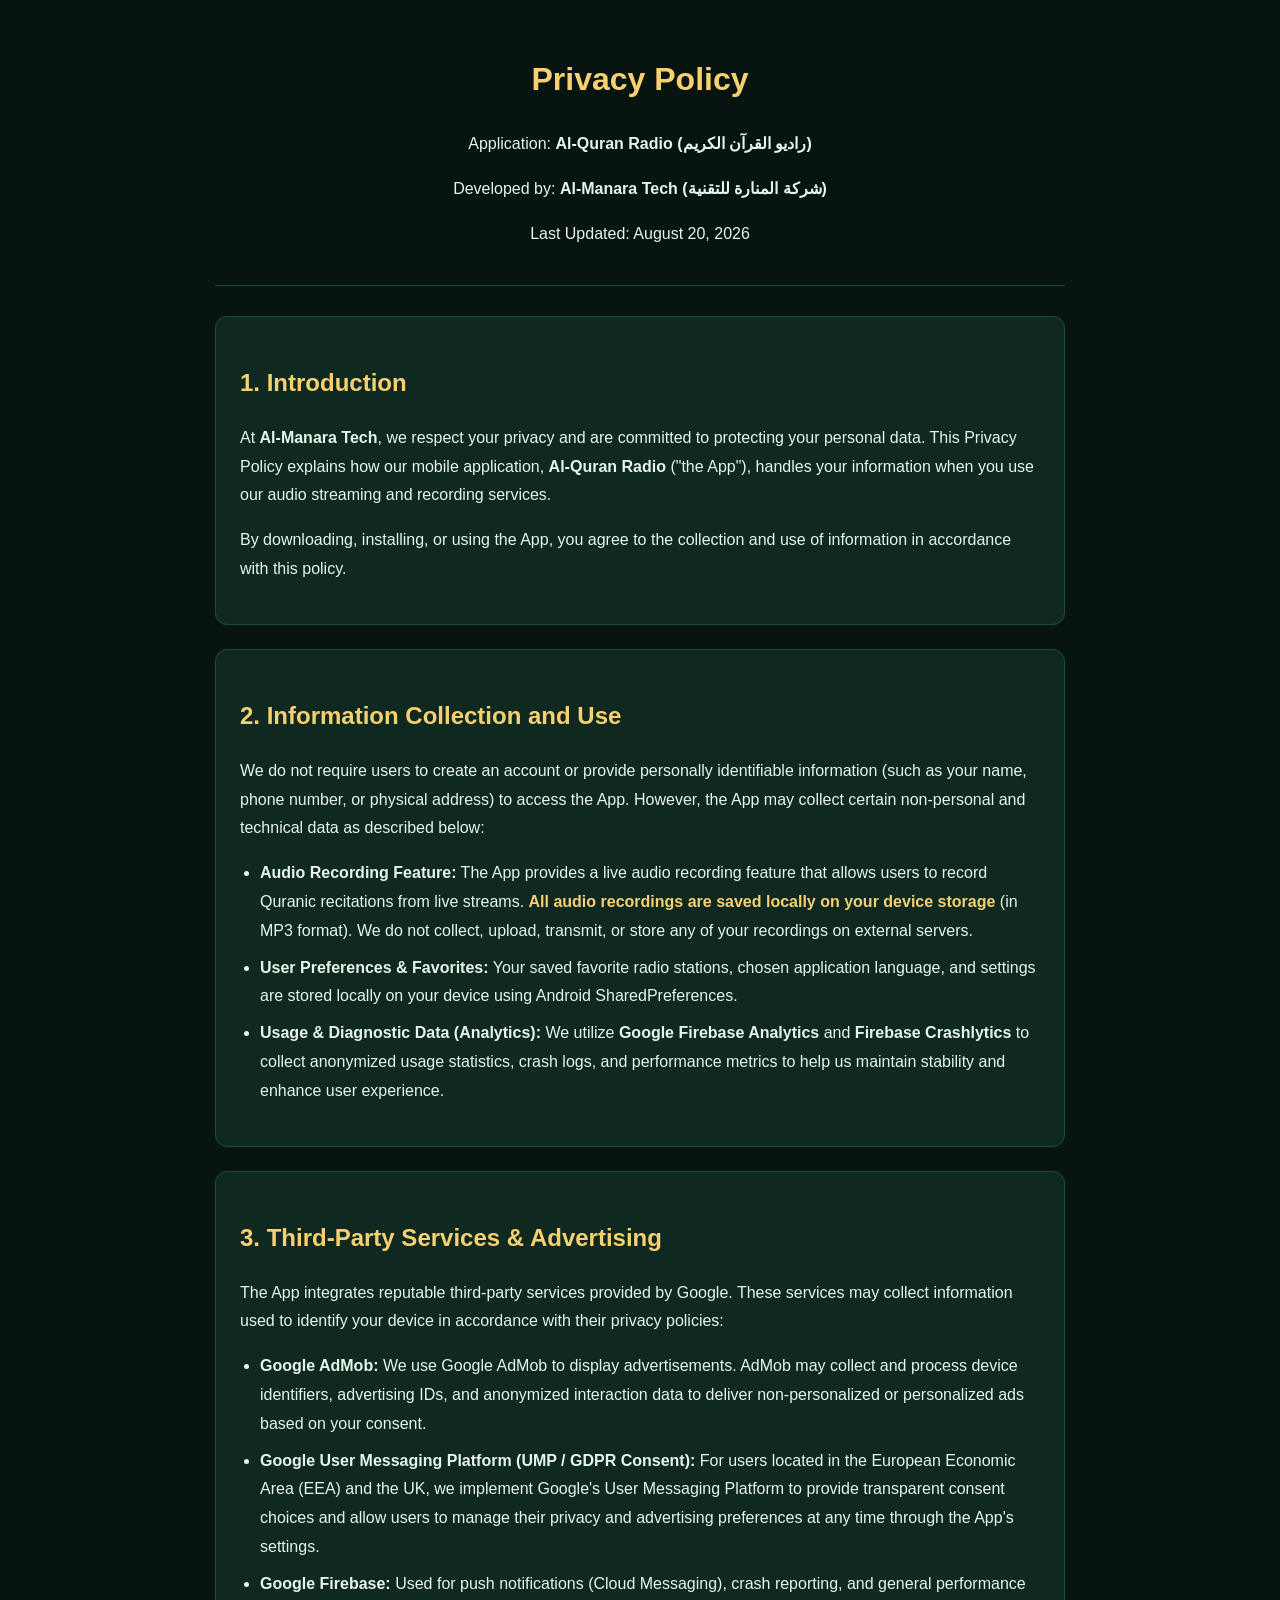
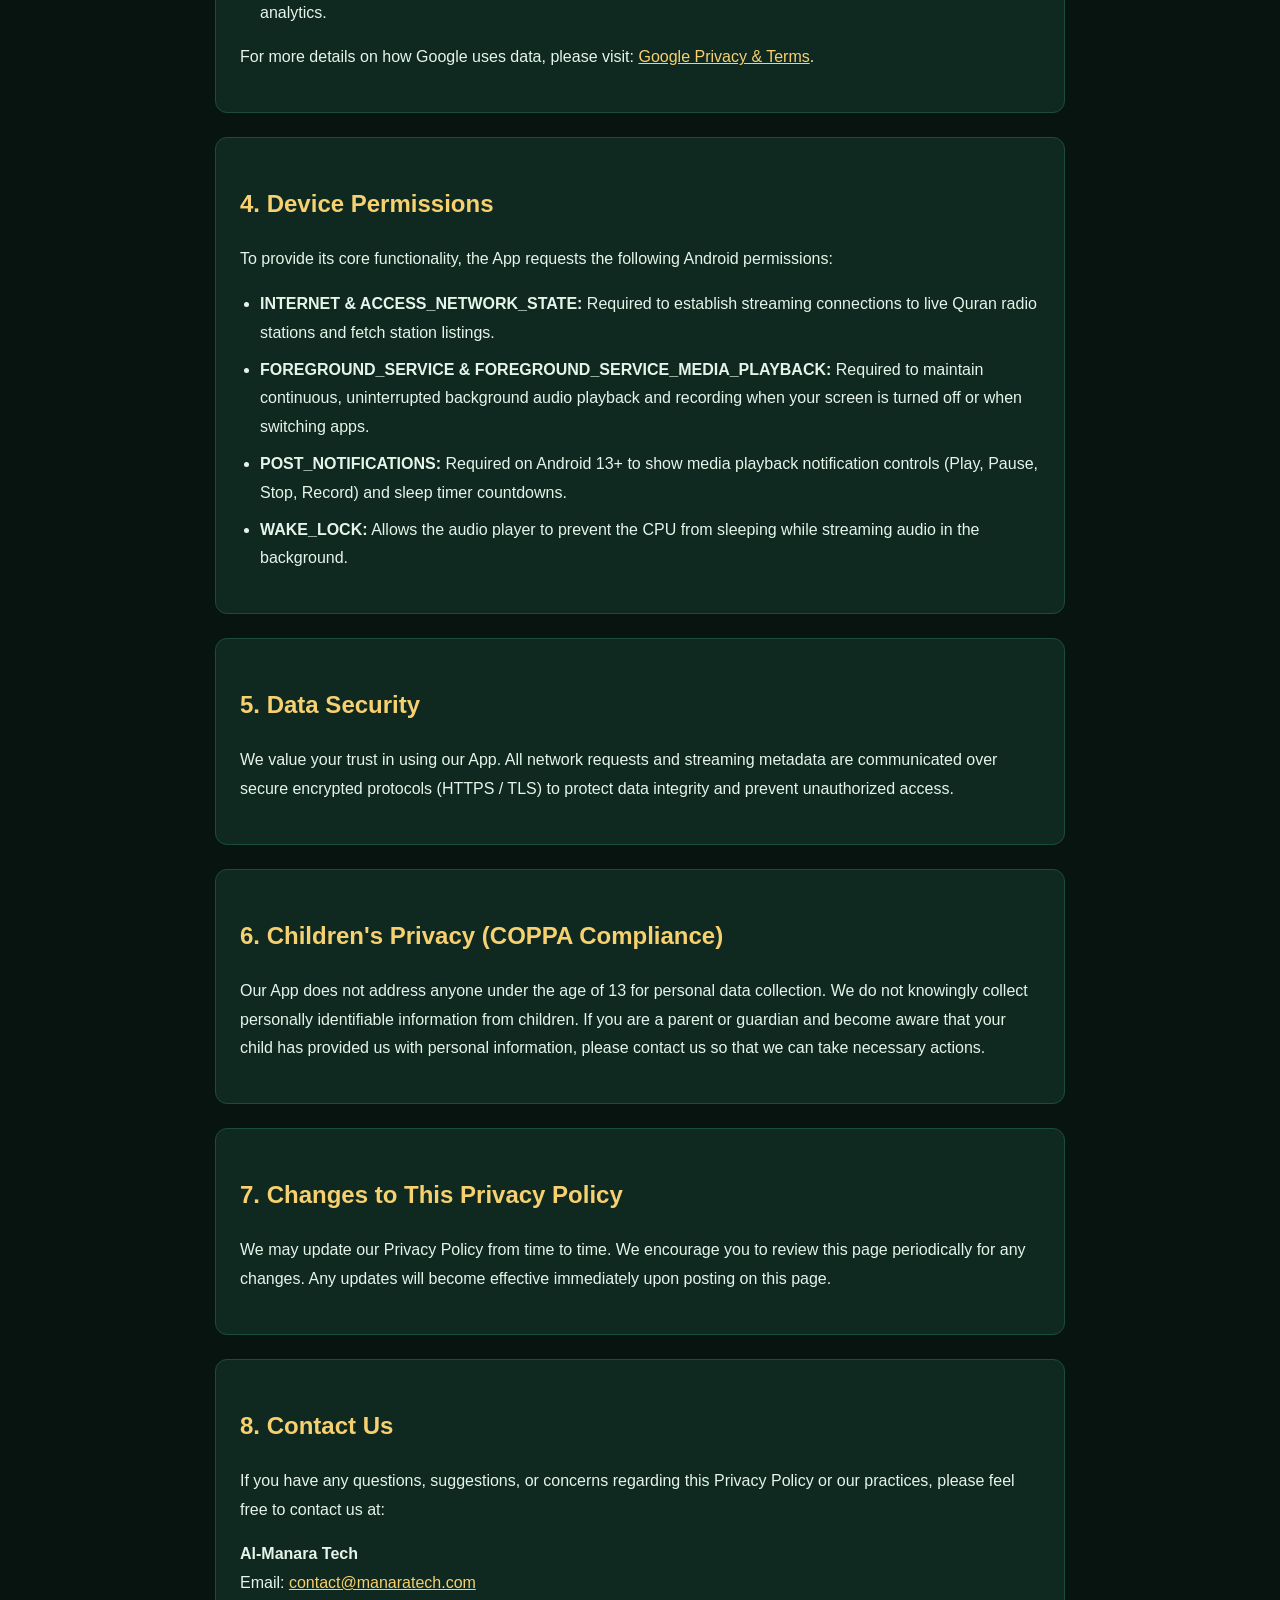
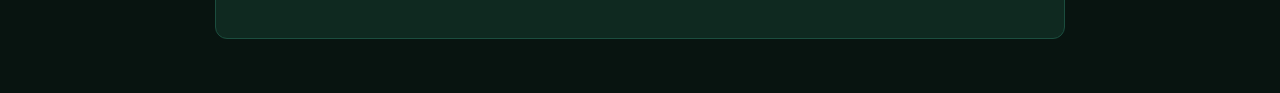
==== PRIVACY_POLICY_EN.html @ 0d1d3975 "Add files via upload" ====
<!DOCTYPE html>
<html lang="en" dir="ltr">
<head>
    <meta charset="UTF-8">
    <meta name="viewport" content="width=device-width, initial-scale=1.0">
    <title>Privacy Policy - Al-Quran Radio</title>
    <style>
        body {
            font-family: -apple-system, BlinkMacSystemFont, "Segoe UI", Roboto, "Helvetica Neue", Arial, sans-serif;
            background-color: #081410;
            color: #E6F4EA;
            line-height: 1.8;
            padding: 30px 20px;
            max-width: 850px;
            margin: auto;
        }
        h1, h2, h3 {
            color: #F7D070;
        }
        .header {
            text-align: center;
            border-bottom: 1px solid #1B4D3E;
            padding-bottom: 20px;
            margin-bottom: 30px;
        }
        .card {
            background-color: #0F2920;
            border-radius: 12px;
            padding: 24px;
            margin-bottom: 24px;
            border: 1px solid #1B4D3E;
        }
        a {
            color: #F7D070;
            text-decoration: underline;
        }
        ul {
            padding-left: 20px;
        }
        li {
            margin-bottom: 8px;
        }
        .highlight {
            color: #F7D070;
            font-weight: bold;
        }
    </style>
</head>
<body>
    <div class="header">
        <h1>Privacy Policy</h1>
        <p>Application: <strong>Al-Quran Radio (راديو القرآن الكريم)</strong></p>
        <p>Developed by: <strong>Al-Manara Tech (شركة المنارة للتقنية)</strong></p>
        <p>Last Updated: August 20, 2026</p>
    </div>

    <div class="card">
        <h2>1. Introduction</h2>
        <p>At <strong>Al-Manara Tech</strong>, we respect your privacy and are committed to protecting your personal data. This Privacy Policy explains how our mobile application, <strong>Al-Quran Radio</strong> ("the App"), handles your information when you use our audio streaming and recording services.</p>
        <p>By downloading, installing, or using the App, you agree to the collection and use of information in accordance with this policy.</p>
    </div>

    <div class="card">
        <h2>2. Information Collection and Use</h2>
        <p>We do not require users to create an account or provide personally identifiable information (such as your name, phone number, or physical address) to access the App. However, the App may collect certain non-personal and technical data as described below:</p>
        <ul>
            <li><strong>Audio Recording Feature:</strong> The App provides a live audio recording feature that allows users to record Quranic recitations from live streams. <span class="highlight">All audio recordings are saved locally on your device storage</span> (in MP3 format). We do not collect, upload, transmit, or store any of your recordings on external servers.</li>
            <li><strong>User Preferences & Favorites:</strong> Your saved favorite radio stations, chosen application language, and settings are stored locally on your device using Android SharedPreferences.</li>
            <li><strong>Usage & Diagnostic Data (Analytics):</strong> We utilize <strong>Google Firebase Analytics</strong> and <strong>Firebase Crashlytics</strong> to collect anonymized usage statistics, crash logs, and performance metrics to help us maintain stability and enhance user experience.</li>
        </ul>
    </div>

    <div class="card">
        <h2>3. Third-Party Services & Advertising</h2>
        <p>The App integrates reputable third-party services provided by Google. These services may collect information used to identify your device in accordance with their privacy policies:</p>
        <ul>
            <li><strong>Google AdMob:</strong> We use Google AdMob to display advertisements. AdMob may collect and process device identifiers, advertising IDs, and anonymized interaction data to deliver non-personalized or personalized ads based on your consent.</li>
            <li><strong>Google User Messaging Platform (UMP / GDPR Consent):</strong> For users located in the European Economic Area (EEA) and the UK, we implement Google's User Messaging Platform to provide transparent consent choices and allow users to manage their privacy and advertising preferences at any time through the App's settings.</li>
            <li><strong>Google Firebase:</strong> Used for push notifications (Cloud Messaging), crash reporting, and general performance analytics.</li>
        </ul>
        <p>For more details on how Google uses data, please visit: <a href="https://policies.google.com/technologies/ads" target="_blank" rel="noopener noreferrer">Google Privacy & Terms</a>.</p>
    </div>

    <div class="card">
        <h2>4. Device Permissions</h2>
        <p>To provide its core functionality, the App requests the following Android permissions:</p>
        <ul>
            <li><strong>INTERNET & ACCESS_NETWORK_STATE:</strong> Required to establish streaming connections to live Quran radio stations and fetch station listings.</li>
            <li><strong>FOREGROUND_SERVICE & FOREGROUND_SERVICE_MEDIA_PLAYBACK:</strong> Required to maintain continuous, uninterrupted background audio playback and recording when your screen is turned off or when switching apps.</li>
            <li><strong>POST_NOTIFICATIONS:</strong> Required on Android 13+ to show media playback notification controls (Play, Pause, Stop, Record) and sleep timer countdowns.</li>
            <li><strong>WAKE_LOCK:</strong> Allows the audio player to prevent the CPU from sleeping while streaming audio in the background.</li>
        </ul>
    </div>

    <div class="card">
        <h2>5. Data Security</h2>
        <p>We value your trust in using our App. All network requests and streaming metadata are communicated over secure encrypted protocols (HTTPS / TLS) to protect data integrity and prevent unauthorized access.</p>
    </div>

    <div class="card">
        <h2>6. Children's Privacy (COPPA Compliance)</h2>
        <p>Our App does not address anyone under the age of 13 for personal data collection. We do not knowingly collect personally identifiable information from children. If you are a parent or guardian and become aware that your child has provided us with personal information, please contact us so that we can take necessary actions.</p>
    </div>

    <div class="card">
        <h2>7. Changes to This Privacy Policy</h2>
        <p>We may update our Privacy Policy from time to time. We encourage you to review this page periodically for any changes. Any updates will become effective immediately upon posting on this page.</p>
    </div>

    <div class="card">
        <h2>8. Contact Us</h2>
        <p>If you have any questions, suggestions, or concerns regarding this Privacy Policy or our practices, please feel free to contact us at:</p>
        <p><strong>Al-Manara Tech</strong><br>
        Email: <a href="mailto:contact@manaratech.com">contact@manaratech.com</a></p>
    </div>
</body>
</html>
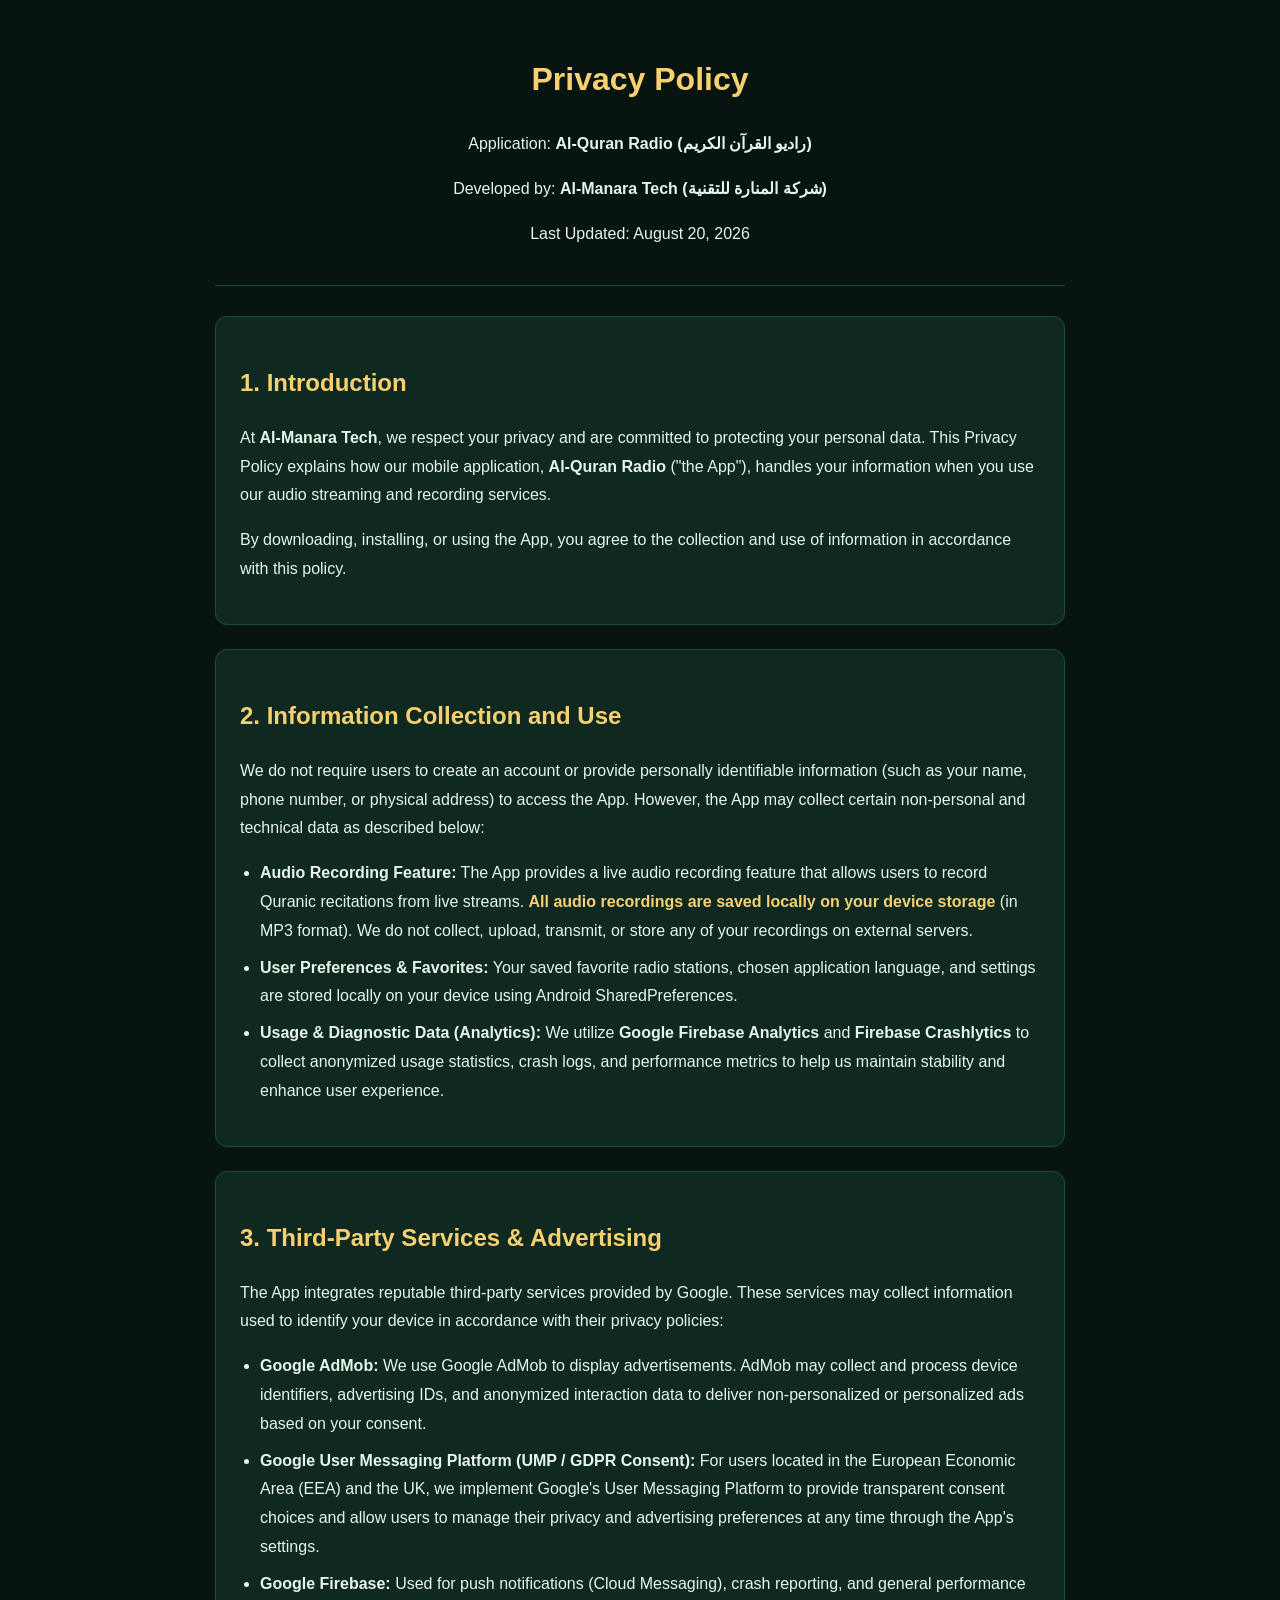
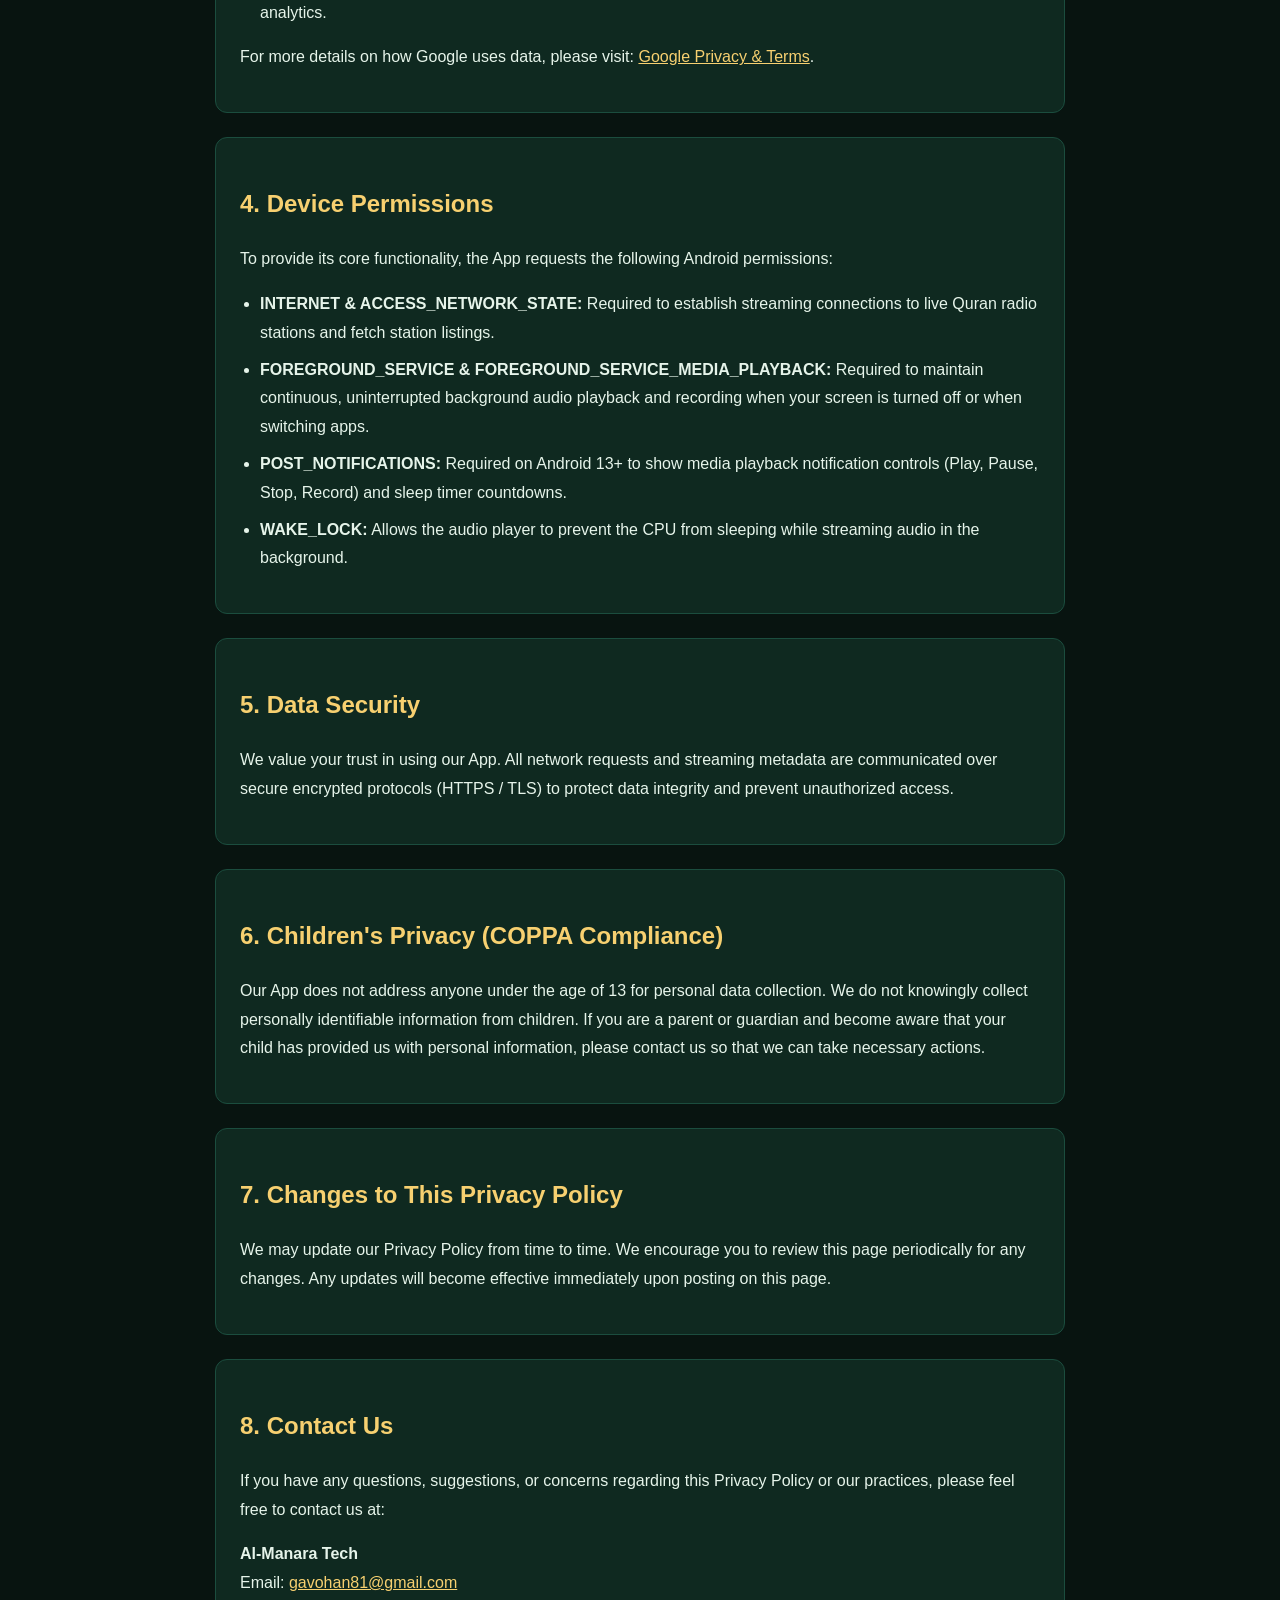
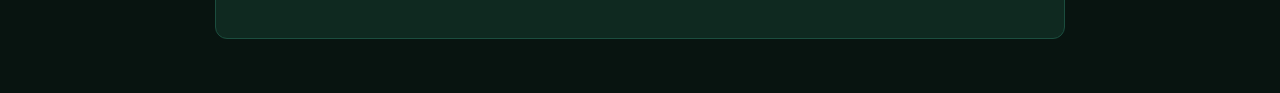
==== commit 8aeb6dd8: "Update PRIVACY_POLICY_EN.html" ====
--- a/PRIVACY_POLICY_EN.html
+++ b/PRIVACY_POLICY_EN.html
@@ -111,7 +111,7 @@
         <h2>8. Contact Us</h2>
         <p>If you have any questions, suggestions, or concerns regarding this Privacy Policy or our practices, please feel free to contact us at:</p>
         <p><strong>Al-Manara Tech</strong><br>
-        Email: <a href="mailto:contact@manaratech.com">contact@manaratech.com</a></p>
+        Email: <a href="mailto:contact@manaratech.com">gavohan81@gmail.com</a></p>
     </div>
 </body>
 </html>
